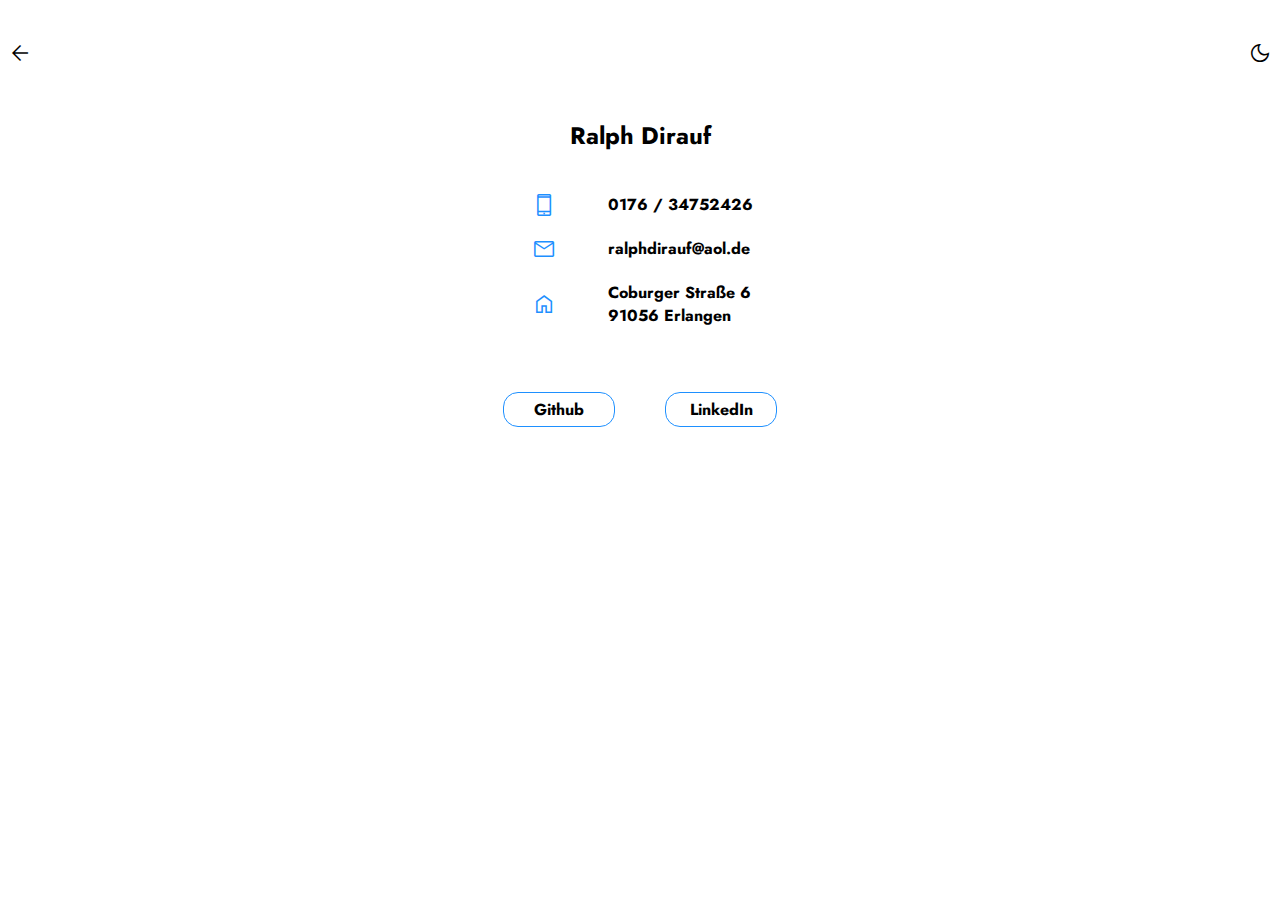
==== kontakt.html @ 6e8ec71c "first commit" ====
<!DOCTYPE html>
<html lang="en">
<head>
    <meta charset="UTF-8">
    <meta name="viewport" content="width=device-width, initial-scale=1.0">
    <title>Kontakt</title>
    <link rel="preconnect" href="https://fonts.googleapis.com">
    <link rel="preconnect" href="https://fonts.gstatic.com" crossorigin>
    <link href="https://fonts.googleapis.com/css2?family=Jost:ital,wght@0,100..900;1,100..900&display=swap" rel="stylesheet">
    <link rel="stylesheet" href="https://fonts.googleapis.com/css2?family=Material+Symbols+Outlined:opsz,wght,FILL,GRAD@20..48,100..700,0..1,-50..200" />
    <link rel="stylesheet" href="style.css">
</head>
<body>
    <header>
        <a href="/index.html">
            <div class="button">
                <span id="arrow-back" class="material-symbols-outlined">
                    arrow_back
                </span>
            </div>
        </a>
        <div class="button" onclick="toggleDarkMode()">
            <span id="modeIcon" class="material-symbols-outlined">
            dark_mode
            </span>
        </div>
    </header>
    <div class="kachel">
        <h2>Ralph Dirauf</h2>
        <div class="contact-box">
            <div class="contact-together">
                <div class="contact-icon">
                    <span id="modeIcon" class="material-symbols-outlined">
                        phone_iphone
                    </span>
                </div>
                <div class="contact text">0176 / 34752426</div>
            </div>
            <div class="contact-together">
                <div class="contact-icon">
                    <span id="modeIcon" class="material-symbols-outlined">
                        mail
                    </span>
                </div>
                <div class="contact text">ralphdirauf@aol.de</div>
            </div>
            <div class="contact-together">
                <div class="contact-icon">
                    <span id="modeIcon" class="material-symbols-outlined">
                        home
                    </span>
                </div>
                <div class="contact text">Coburger Straße 6 <br> 91056 Erlangen</div>
            </div>
        </div>

        <div class="buttons-contact">
            <a href="https://github.com/Ralph1612">
                <div class="contact-button">
                    Github
                </div>
            </a>
            <a href="https://www.linkedin.com/in/ralph-dirauf/">
                <div class="contact-button">
                    LinkedIn
                </div>
            </a>

    </div>

    <script>
        if (localStorage.getItem('darkMode') === 'true') {
            document.body.classList.add('dark-mode');
            document.getElementById('modeIcon').textContent = 'light_mode';
        }

        function toggleDarkMode() {
            var body = document.body;
            body.classList.toggle("dark-mode");

            localStorage.setItem('darkMode', body.classList.contains('dark-mode'));
            
            var modeIcon = document.getElementById('modeIcon');
            modeIcon.textContent = body.classList.contains('dark-mode') ? 'light_mode' : 'dark_mode';
        }

    </script>
    
</body>
</html>
---- style.css ----
:root{
    /*Light mode*/
    --button-color-light: lightgrey;
    --shadow-light: rgba(114, 109, 109, 0.2);
    --shadow-hover-light: rgba(114, 109, 109, 0.5);

    /*Dark mode*/
    --button-color-dark: rgb(70, 61, 61);
    --shadow-dark: rgba(243, 234, 194, 0.3);
    --shadow-hover-dark: rgba(243, 234, 194, 0.5);

    /*Standard-Farben*/
    --button-color: var(--button-color-light);
    --shadow: var(--shadow-light);
    --shadow-hover: var(--shadow-hover-light);


}

.dark-mode {
    --button-color: var(--button-color-dark);
    --shadow: var(--shadow-dark);
    --shadow-hover: var(--shadow-hover-dark);
    background-color: rgb(3, 7, 19);
    color: white;
    transition: 5ms;
  }


.jost-bold {
    font-family: "Jost", sans-serif;
    font-optical-sizing: auto;
    font-weight: 900;
    font-style: normal;
  }
  

*{
    font-family: 'Jost';
    font-weight: 700;
    font-style: normal;
}

header{
    display: flex;
    justify-content: space-between;
    align-items: center;
    height: 10vh;
}


a:link, a:visited, a:hover, a:active {
    text-decoration: none;
    color: inherit;
}

.index{
    display: flex;
    flex-direction: column;
    justify-content: flex-end;
    height: 90vh;
    font-size: calc(16px + .08*(75vw - 290px));
    margin-block-end: auto;
}

.index h1{
    margin-block-start: -0.1em;
    margin-block-end: -0.1em;  
}

.index h1:hover{
    color: dodgerblue;
    opacity: 1;
    transition: ease-in 0.5s;

}

.material-symbols-outlined {
    user-select: none;
  font-variation-settings:
  'FILL' 0,
  'wght' 400,
  'GRAD' 0,
  'opsz' 48
}

.button {
    width: fit-content;
    height: fit-content;
    border-radius: 50%; 
    display: flex;
    justify-content: center;
    align-items: center;
    cursor: pointer; 
}

.button:hover{
    color: dodgerblue;
    text-shadow: 2px 3px 5px 2px var(--shadow);
}

  .marquee {
    position: relative;
    overflow: hidden;
    --offset: 20vw;
    --move-initial: calc(-25% + var(--offset));
    --move-final: calc(-50% + var(--offset));
}

.marquee__inner {
    width: fit-content;
    display: flex;
    position: relative;
    transform: translate3d(var(--move-initial), 0, 0);
    animation: marquee 5s linear infinite;
    animation-play-state: paused;
}

.marquee span {
    font-size: 10vw;
    padding: 0 2vw;
}

.marquee:hover .marquee__inner {
    animation-play-state:running;
    color: lightskyblue;
    cursor: pointer;
}

@keyframes marquee {
    0% {
        transform: translate3d(var(--move-initial), 0, 0);
    }

    100% {
        transform: translate3d(var(--move-final), 0, 0);
    }
}

/*Kontakt*/
.kachel{
    display: flex;
    flex-direction: column;
    align-items: center;
    align-content: center;
    margin: 0 15px;

}

.contact-box{
    display: flex;
    flex-direction: column;
    justify-content: center;
    justify-items: center;
    padding: 20px;
    border-radius: 15px;
    width: 320px;
}

.contact-together{
    display: grid;
    grid-template-columns: 40% 60%;
    align-items: center;
    justify-content: flex-end;
    width: 100%;
    margin-bottom: 20px;
}

.contact-icon{
    display: flex;
    align-items: flex-start;
    justify-content: center;
    width: 100%;
    color: dodgerblue;
}

.contact text{
    width: max-content;

}

.contact-button{
    border: solid  dodgerblue 1px;
    width: 100px;
    text-align: center;
    padding: 5px;
    margin: 25px;
    transition: all .3s;
    border-radius: 15px;
}

.contact-button:hover{
    background-color: dodgerblue;
    color: white;

}

.buttons-contact{
    display: grid;
    grid-template-columns: 1fr 1fr;
}


/*Profil*/
.grid-skill-text{
    display: flex;
    flex-wrap: wrap;
    align-items: start;
    max-width: 800px;
    gap: 5rem;
}

@media (min-width: 360px){
    .grid-skill-text>* {
        flex: 1 0 300px;
    }
}

.skill{
    display: grid;
    grid-template-columns: 50% 50%;
    align-items: flex-start;
    justify-content: stretch;
    margin-bottom: 1.5rem;
}

.skill-rating .material-symbols-outlined{
    font-size: smaller;

}

span.skill-sub{
    font-size: smaller;
}

.image{
    width: 150px;
    height: 150px;
    border-radius: 50%;
    object-fit: cover;
}

.fliesstext, .fliesstext li, .fliesstext p{
    font-weight: 500;
    font-style: normal;
}

.job h5{
    margin-block-start: 0.2rem;
    margin-block-end: 0.2rem;
}

.slider-container{
    overflow-x: auto;
    white-space: nowrap;
    display: flex;
    align-items: center;
    flex-direction: row;
    width: 95vw;
    height: max-content;
    overflow-y: scroll;
    -webkit-overflow-scrolling: touch; 
}

.slider-container::-webkit-scrollbar {
    display: none; 
}

.erfahrung-slider, .ausbildung-slider{
    width: 90vw;
    height: max-content;
    display: flex;
    flex-direction: row;
    overflow-y: hidden;
    scroll-behavior: smooth;
    overflow-x: hidden;
}

.erfahrung{
    width: 95vw;
}
.job {
    flex: 0 0 auto; 
    width: 75vw;
    padding: 20px;
    margin-right: 10px;
    border-radius: 25px;
    white-space: normal; 
}

.arrows{
    position: absolute;
    top: 0;

}

.left-arrow-erfahrung, .right-arrow-erfahrung, .left-arrow-ausbildung, .right-arrow-ausbildung{
    display: flex;
    align-content: center;
    justify-content: center;
    cursor: pointer;
    padding: 5px;
    background-color: var(--button-color);
    border-radius: 50%;
}

.erfahrung h2{
    margin-left: 5vw;
    margin-block-start: 4em;
    margin-block-end: 0.0em;
}

/*Project*/
.projekt-grid{
    width: 100%;
}

.project{
    display: grid;
    grid-template-columns: 0.7fr 0.3fr;
    
}

.responsive-box {
    width: 100%;
    position: relative;
    padding-bottom: 70%;
  }

.project-slide{
    position: absolute;
    top: 0;
    left: 0;
    width: 100%;
    height: 100%;
    background-color: hsl(30, 54%, 90%);
    display: flex;
    justify-content: center;
    align-items: center;
}

#owlround{
    background-color: teal;
    border: none;
    color: rgb(187, 235, 232);
}

#recipe{
    background-color: hsl(30, 54%, 90%);
    color: hsl(332, 51%, 32%);
    border: none;

}

.project-slide img{
    width: 60%;
    height: 60%;
    object-fit: cover;
}


.project-slide:hover{
    filter: contrast(115%);
    transition: ease-in-out 0.8s;
}

.project-text{
    padding-left: 1rem;
    width: 100%;
}

.stuff-button{
    border: solid  dodgerblue 1px;
    width: 100px;
    text-align: center;
    padding: 5px;
    margin: 25px;
    transition: all .3s;
    border-radius: 15px;
}
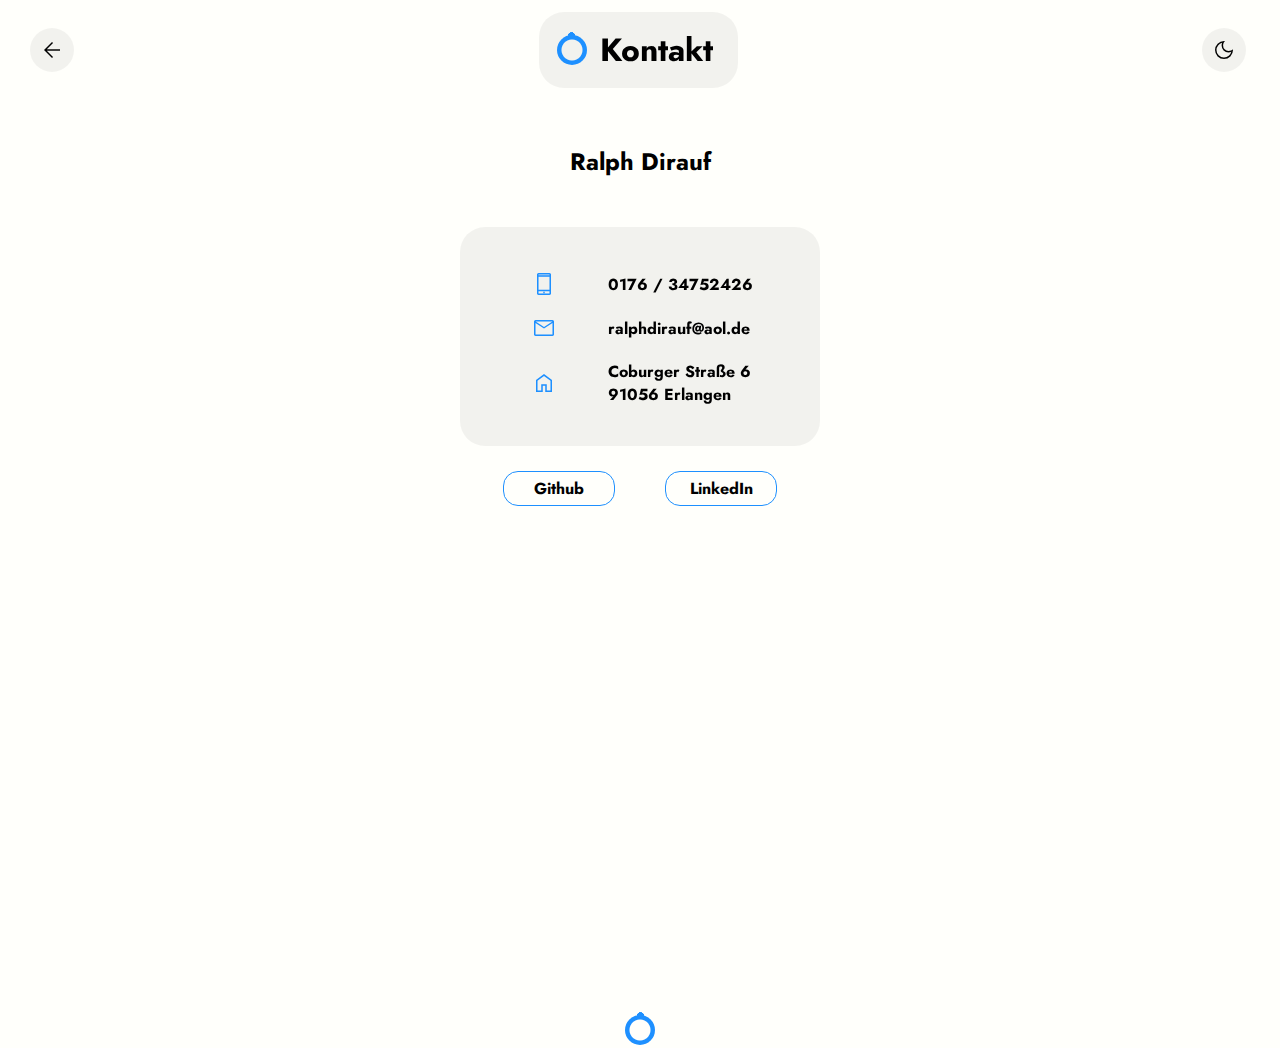
==== commit a49cbc0d: "update" ====
--- a/kontakt.html
+++ b/kontakt.html
@@ -4,6 +4,7 @@
     <meta charset="UTF-8">
     <meta name="viewport" content="width=device-width, initial-scale=1.0">
     <title>Kontakt</title>
+    <script src="./script.js" defer></script>
     <link rel="preconnect" href="https://fonts.googleapis.com">
     <link rel="preconnect" href="https://fonts.gstatic.com" crossorigin>
     <link href="https://fonts.googleapis.com/css2?family=Jost:ital,wght@0,100..900;1,100..900&display=swap" rel="stylesheet">
@@ -12,13 +13,17 @@
 </head>
 <body>
     <header>
-        <a href="/index.html">
+        <a href="./index.html">
             <div class="button">
                 <span id="arrow-back" class="material-symbols-outlined">
                     arrow_back
                 </span>
             </div>
         </a>
+        <div class="combined">
+            <div class="loader"></div>
+            <h1>Kontakt</h1>
+        </div>
         <div class="button" onclick="toggleDarkMode()">
             <span id="modeIcon" class="material-symbols-outlined">
             dark_mode
@@ -26,7 +31,7 @@
         </div>
     </header>
     <div class="kachel">
-        <h2>Ralph Dirauf</h2>
+        <h2 id="contact-name">Ralph Dirauf</h2>
         <div class="contact-box">
             <div class="contact-together">
                 <div class="contact-icon">
@@ -67,24 +72,7 @@
             </a>
 
     </div>
+    <div class="loader" id="loader-end-kontakt"></div>
 
-    <script>
-        if (localStorage.getItem('darkMode') === 'true') {
-            document.body.classList.add('dark-mode');
-            document.getElementById('modeIcon').textContent = 'light_mode';
-        }
-
-        function toggleDarkMode() {
-            var body = document.body;
-            body.classList.toggle("dark-mode");
-
-            localStorage.setItem('darkMode', body.classList.contains('dark-mode'));
-            
-            var modeIcon = document.getElementById('modeIcon');
-            modeIcon.textContent = body.classList.contains('dark-mode') ? 'light_mode' : 'dark_mode';
-        }
-
-    </script>
-    
 </body>
 </html>--- a/style.css
+++ b/style.css
@@ -1,26 +1,35 @@
 :root{
     /*Light mode*/
+    --background-color-light: #FFFFFB;
+    --color-light: ##313334;
     --button-color-light: lightgrey;
     --shadow-light: rgba(114, 109, 109, 0.2);
     --shadow-hover-light: rgba(114, 109, 109, 0.5);
+    --box-color-light: rgba(0, 0, 0, 0.05); 
 
     /*Dark mode*/
     --button-color-dark: rgb(70, 61, 61);
     --shadow-dark: rgba(243, 234, 194, 0.3);
     --shadow-hover-dark: rgba(243, 234, 194, 0.5);
+    --box-color-dark: rgba(255, 255, 255, 0.082); 
 
     /*Standard-Farben*/
+    --color: var(--color-light);
+    --background-color: var(--background-color-light);
     --button-color: var(--button-color-light);
     --shadow: var(--shadow-light);
     --shadow-hover: var(--shadow-hover-light);
-
-
-}
+    --box-color: var(--box-color-light)
+
+
+}
+
 
 .dark-mode {
     --button-color: var(--button-color-dark);
     --shadow: var(--shadow-dark);
     --shadow-hover: var(--shadow-hover-dark);
+    --box-color: var(--box-color-dark);
     background-color: rgb(3, 7, 19);
     color: white;
     transition: 5ms;
@@ -34,47 +43,163 @@
     font-style: normal;
   }
   
-
 *{
     font-family: 'Jost';
     font-weight: 700;
     font-style: normal;
 }
 
+body{
+    background-color: var(--background-color-light);
+    color: var(--color-light);
+}
+
 header{
     display: flex;
     justify-content: space-between;
     align-items: center;
-    height: 10vh;
-}
-
+    top: 0;
+    left: 1.75%;
+    right: 0;
+    position: fixed;
+    z-index: 1000;
+    margin-right: 8px;
+    margin-left: 8px;
+    width: 95%;
+    height: 100px;
+}
+
+.header-content{
+    display: flex;
+    justify-content: space-evenly;
+    align-items: flex-end;
+}
+
+.right-nav, .combined{
+    display: grid;
+    grid-template-areas: "a b b";
+    align-items: center;
+    gap: 10px;
+    
+}
+
+.right-nav{
+    background-color: var(--box-color);
+    -webkit-backdrop-filter: blur(4px);
+    backdrop-filter: blur(4px);
+    border-radius: 25px;
+    padding: 10px;
+    max-height: 55px;
+    transition: opacity 0.5s ease;
+    
+}
+
+.right-nav h2{
+    margin-block-start: 0rem;
+    margin-block-end: 0rem;
+}
+
+header .button{
+    background-color: var(--box-color);
+    -webkit-backdrop-filter: blur(4px);
+    backdrop-filter: blur(4px);
+    border-radius: 25px;
+    padding: 10px;
+    max-height: 55px;
+    transition: opacity 0.5s ease;
+}
+
+.headerlinks{
+    background-color: var(--box-color);
+    -webkit-backdrop-filter: blur(4px);
+    backdrop-filter: blur(4px);
+    border-radius: 25px;
+    padding: 10px;
+    max-height: 55px;
+    transition: opacity 0.5s ease;    
+}
+
+.headerlinks, .links-hide{
+    display: flex;
+    gap: 20px;
+    align-items: center;
+}
+
+.headerlinks h3{
+    margin-block-start: 0rem;
+    margin-block-end: 0rem;
+}
+
+@media (max-width: 767px) {
+    .links-hide {
+        display: none;
+    }
+    .headerlinks{
+        padding: 0px;
+        backdrop-filter: none;
+    }
+}
 
 a:link, a:visited, a:hover, a:active {
     text-decoration: none;
     color: inherit;
 }
 
-.index{
-    display: flex;
-    flex-direction: column;
-    justify-content: flex-end;
-    height: 90vh;
-    font-size: calc(16px + .08*(75vw - 290px));
-    margin-block-end: auto;
-}
-
-.index h1{
-    margin-block-start: -0.1em;
-    margin-block-end: -0.1em;  
-}
-
-.index h1:hover{
-    color: dodgerblue;
-    opacity: 1;
-    transition: ease-in 0.5s;
-
-}
-
+a{
+    target-new: tab;
+}
+
+.loader {
+    width: 30px;
+    aspect-ratio: 1;
+    border-radius: 50%;
+    padding: 3px;
+    background: 
+      radial-gradient(farthest-side,dodgerblue 95%,#0000) 50% 0/7px 6px no-repeat,
+      radial-gradient(farthest-side,#0000 calc(100% - 5px),dodgerblue calc(100% - 4px)) content-box;
+    animation: l6 1s infinite ;
+  }
+  @keyframes l6 {to{transform: rotate(1turn)}}
+  
+
+.kachel-home{
+    margin-top: 200px;
+    padding-left: 10vw;
+    padding-right: 10vw;
+    animation: slideInFromTop 1s ease forwards; 
+    min-height: 95vh;
+}
+
+@keyframes slideInFromTop {
+    from {
+        opacity: 0; 
+        transform: translateY(-50px); 
+    }
+    to {
+        opacity: 1; 
+        transform: translateY(0);
+    }
+}
+
+.kachel-home p{
+    font-family: 'Times New Roman', Times, serif;
+    font-size: larger;
+    font-style: italic;
+    font-weight: 600;
+    margin-bottom: 2rem;
+}    
+
+.button-home {
+    display: flex;
+    justify-content: start;
+    flex-wrap: wrap;
+    gap: 20px;
+    
+}
+
+.button-home .contact-button{
+    margin: 0;
+}
 .material-symbols-outlined {
     user-select: none;
   font-variation-settings:
@@ -99,52 +224,30 @@
     text-shadow: 2px 3px 5px 2px var(--shadow);
 }
 
-  .marquee {
-    position: relative;
-    overflow: hidden;
-    --offset: 20vw;
-    --move-initial: calc(-25% + var(--offset));
-    --move-final: calc(-50% + var(--offset));
-}
-
-.marquee__inner {
-    width: fit-content;
-    display: flex;
-    position: relative;
-    transform: translate3d(var(--move-initial), 0, 0);
-    animation: marquee 5s linear infinite;
-    animation-play-state: paused;
-}
-
-.marquee span {
-    font-size: 10vw;
-    padding: 0 2vw;
-}
-
-.marquee:hover .marquee__inner {
-    animation-play-state:running;
-    color: lightskyblue;
-    cursor: pointer;
-}
-
-@keyframes marquee {
-    0% {
-        transform: translate3d(var(--move-initial), 0, 0);
-    }
-
-    100% {
-        transform: translate3d(var(--move-final), 0, 0);
-    }
-}
-
 /*Kontakt*/
 .kachel{
     display: flex;
     flex-direction: column;
     align-items: center;
     align-content: center;
-    margin: 0 15px;
-
+    margin: 7rem 10vw;
+    animation: slideInFromTop 1s ease forwards; 
+}
+
+@keyframes slideInFromTop {
+    from {
+        opacity: 0; 
+        transform: translateY(-50px); 
+    }
+    to {
+        opacity: 1; 
+        transform: translateY(0);
+    }
+}
+
+#contact-name{
+    margin-top: 2rem;
+    margin-bottom: 3rem;
 }
 
 .contact-box{
@@ -153,8 +256,14 @@
     justify-content: center;
     justify-items: center;
     padding: 20px;
+    padding-top: 45px;
     border-radius: 15px;
     width: 320px;
+    background-color: var(--box-color);
+    -webkit-backdrop-filter: blur(4px);
+    backdrop-filter: blur(4px);
+    border-radius: 25px;
+    transition: opacity 0.5s ease;
 }
 
 .contact-together{
@@ -207,12 +316,13 @@
     flex-wrap: wrap;
     align-items: start;
     max-width: 800px;
-    gap: 5rem;
+    gap: 8rem;
+    margin-top: 3rem;
 }
 
 @media (min-width: 360px){
     .grid-skill-text>* {
-        flex: 1 0 300px;
+        flex: 1 0;
     }
 }
 
@@ -256,10 +366,10 @@
     display: flex;
     align-items: center;
     flex-direction: row;
-    width: 95vw;
     height: max-content;
     overflow-y: scroll;
     -webkit-overflow-scrolling: touch; 
+    cursor: ew-resize;
 }
 
 .slider-container::-webkit-scrollbar {
@@ -268,6 +378,7 @@
 
 .erfahrung-slider, .ausbildung-slider{
     width: 90vw;
+    max-width: 800px;
     height: max-content;
     display: flex;
     flex-direction: row;
@@ -278,14 +389,18 @@
 
 .erfahrung{
     width: 95vw;
+    max-width: 800px;
 }
 .job {
     flex: 0 0 auto; 
     width: 75vw;
+    max-width: 600px;
+    min-width: 600px;
     padding: 20px;
     margin-right: 10px;
     border-radius: 25px;
     white-space: normal; 
+    background-color: var(--box-color)
 }
 
 .arrows{
@@ -305,20 +420,37 @@
 }
 
 .erfahrung h2{
-    margin-left: 5vw;
     margin-block-start: 4em;
-    margin-block-end: 0.0em;
+    margin-block-end: 0.5em;
 }
 
 /*Project*/
+
 .projekt-grid{
     width: 100%;
 }
 
 .project{
     display: grid;
-    grid-template-columns: 0.7fr 0.3fr;
-    
+    grid-template-columns: 0.7fr 0.3fr;  
+    flex-wrap: wrap;
+    margin-bottom: 4rem;
+}
+
+.project{
+    opacity: 0;
+    transition: opacity 0.5s ease;
+    display: grid;
+    grid-template-columns: 0.7fr 0.3fr;  
+    flex-wrap: wrap;
+    margin-bottom: 4rem;
+    animation: slideInFromTop 1s ease forwards; 
+}
+
+@media (max-width: 768px) {
+    .project {
+        grid-template-columns: 1fr;
+    }
 }
 
 .responsive-box {
@@ -328,17 +460,24 @@
   }
 
 .project-slide{
+    display: flex;
+    flex-direction: column;
     position: absolute;
     top: 0;
     left: 0;
     width: 100%;
+    min-width: 300px;
     height: 100%;
-    background-color: hsl(30, 54%, 90%);
     display: flex;
     justify-content: center;
     align-items: center;
-}
-
+    font-size: larger;
+    
+}
+
+.project-slide h1{
+    width: 50%;
+}
 #owlround{
     background-color: teal;
     border: none;
@@ -349,24 +488,45 @@
     background-color: hsl(30, 54%, 90%);
     color: hsl(332, 51%, 32%);
     border: none;
-
-}
+}
+
+#weather{
+    background: linear-gradient(135deg, #00feba, #5b5b5b);
+    color: white;
+    border: none;
+}
+
 
 .project-slide img{
-    width: 60%;
-    height: 60%;
+    width: 50%;
+    height: 40%;
     object-fit: cover;
 }
 
 
 .project-slide:hover{
-    filter: contrast(115%);
-    transition: ease-in-out 0.8s;
+    transition: ease-in 0.3s;
+	-webkit-transform: scale(0.98);
+	transform: scale(0.98);
+    z-index: 1000;
+    border-radius: 15px;
+}
+
+.project-slide:not(:hover) {
+    transition: ease-out 0.4s;
+    -webkit-transform: scale(1);
+    transform: scale(1);
 }
 
 .project-text{
     padding-left: 1rem;
     width: 100%;
+}
+
+.stuff-button-container{
+    margin-top: 2rem;
+    display: flex;
+    flex-wrap: wrap;
 }
 
 .stuff-button{
@@ -374,7 +534,40 @@
     width: 100px;
     text-align: center;
     padding: 5px;
-    margin: 25px;
+    margin: 15px;
     transition: all .3s;
     border-radius: 15px;
+}
+
+.combined h1{
+    margin: 0;
+}
+
+header .combined {
+    background-color: var(--box-color);
+    -webkit-backdrop-filter: blur(4px);
+    backdrop-filter: blur(4px);
+    border-radius: 25px;
+    padding: 15px;
+    transition: opacity 0.5s ease;
+}
+
+.header-hidden {
+    opacity: 0; /* Setze die Opazität auf 0, um den Header auszublenden */
+    pointer-events: none; /* Deaktiviere Klicks auf ausgeblendeten Header */
+}
+
+#loader-end{
+    margin-top: 18rem;
+}
+
+#loader-end-home{
+    position: absolute;
+    top: 100vh;
+    left: 50vw;
+}
+
+#loader-end-kontakt{
+    position: absolute;
+    margin-top: 100vh;
 }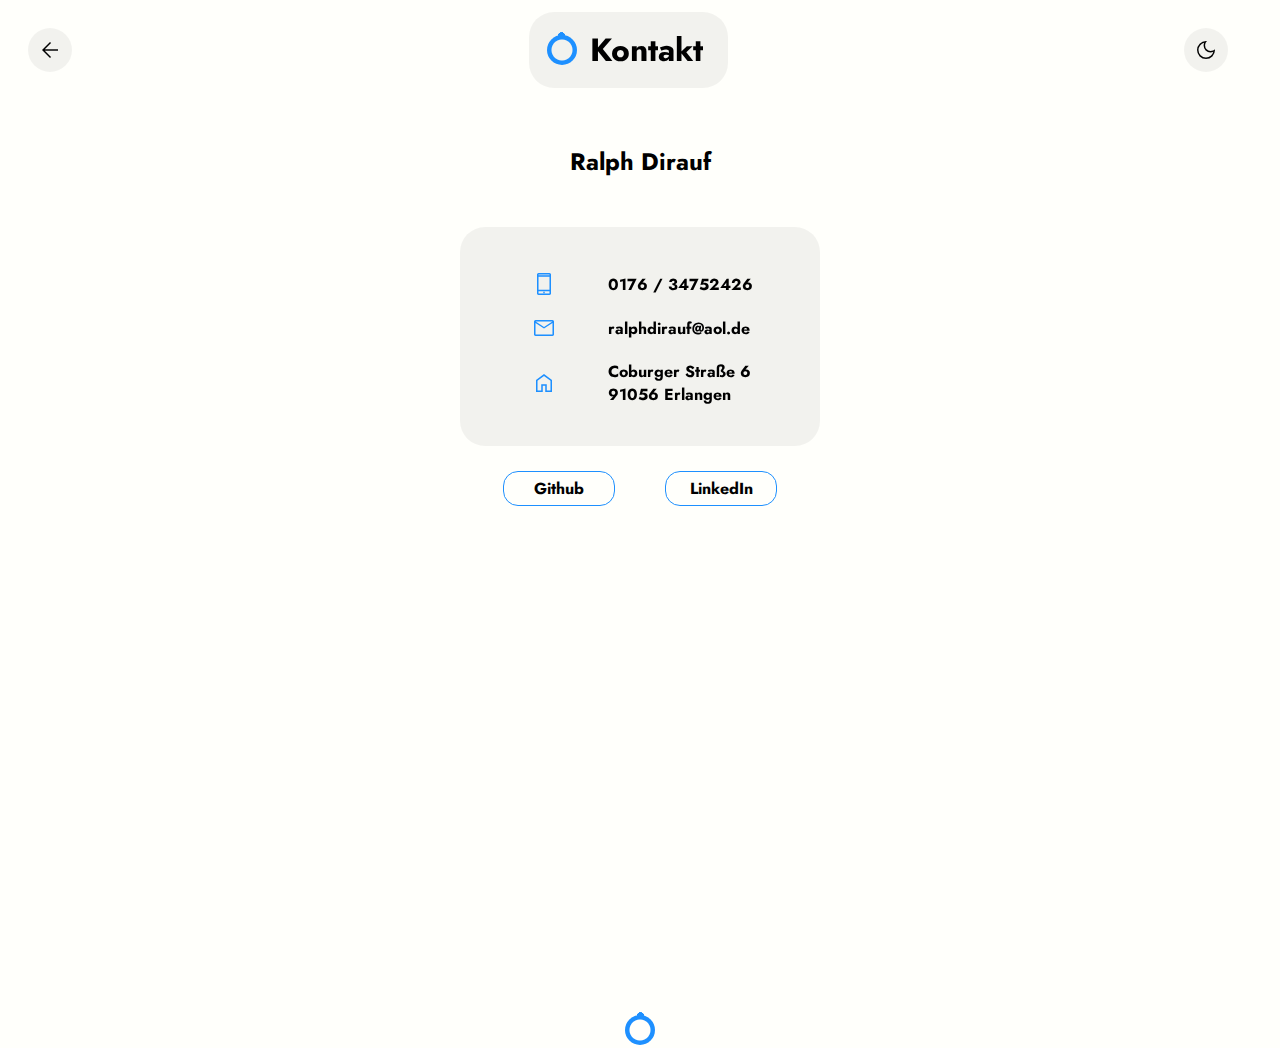
==== commit a782f969: "fixed header" ====
--- a/kontakt.html
+++ b/kontakt.html
@@ -13,21 +13,23 @@
 </head>
 <body>
     <header>
-        <a href="./index.html">
-            <div class="button">
-                <span id="arrow-back" class="material-symbols-outlined">
-                    arrow_back
+        <div class="header-content">
+            <a href="./index.html">
+                <div class="button">
+                    <span id="arrow-back" class="material-symbols-outlined">
+                        arrow_back
+                    </span>
+                </div>
+            </a>
+            <div class="combined">
+                <div class="loader"></div>
+                <h1>Kontakt</h1>
+            </div>
+            <div class="button" onclick="toggleDarkMode()">
+                <span id="modeIcon" class="material-symbols-outlined">
+                dark_mode
                 </span>
             </div>
-        </a>
-        <div class="combined">
-            <div class="loader"></div>
-            <h1>Kontakt</h1>
-        </div>
-        <div class="button" onclick="toggleDarkMode()">
-            <span id="modeIcon" class="material-symbols-outlined">
-            dark_mode
-            </span>
         </div>
     </header>
     <div class="kachel">
--- a/style.css
+++ b/style.css
@@ -54,25 +54,26 @@
     color: var(--color-light);
 }
 
-header{
-    display: flex;
-    justify-content: space-between;
+header {
+    display: flex;
+    justify-content: space-between; 
     align-items: center;
     top: 0;
-    left: 1.75%;
-    right: 0;
     position: fixed;
     z-index: 1000;
-    margin-right: 8px;
-    margin-left: 8px;
-    width: 95%;
+    margin: 0 auto; 
+    width: 100%;
     height: 100px;
 }
 
 .header-content{
     display: flex;
-    justify-content: space-evenly;
-    align-items: flex-end;
+    justify-content: space-between;
+    align-items: center;
+    width: 100%;
+    max-width: 1200px;
+    margin-left: 20px;
+    margin-right: 35px;
 }
 
 .right-nav, .combined{
@@ -143,10 +144,6 @@
 a:link, a:visited, a:hover, a:active {
     text-decoration: none;
     color: inherit;
-}
-
-a{
-    target-new: tab;
 }
 
 .loader {
@@ -170,6 +167,36 @@
     min-height: 95vh;
 }
 
+.kachel-home p {
+    flex-grow: 1;
+    width: fit-content;
+    padding: 20px;
+    margin-right: 10px;
+    border-radius: 25px;
+    background-color: var(--box-color);
+}
+
+.more{
+    display: flex;
+    flex-direction: column;
+    justify-content: center;
+    justify-items: center;
+    padding: 20px;
+    margin-top: 45px;
+    border-radius: 15px;
+    width: 200px;
+    background: linear-gradient(45deg, rgba(30,144,255,1) 46%, rgba(30,201,255,0.865983893557423) 100%);
+    color: white;
+    backdrop-filter: blur(4px);
+    border-radius: 25px;
+    transition: opacity 0.5s ease;
+}
+
+.more .material-symbols-outlined{
+    margin-bottom: 1rem;
+    font-size: xx-large;
+}
+
 @keyframes slideInFromTop {
     from {
         opacity: 0; 
@@ -219,9 +246,10 @@
     cursor: pointer; 
 }
 
-.button:hover{
+.button:hover, .headerlinks h3:hover{
     color: dodgerblue;
     text-shadow: 2px 3px 5px 2px var(--shadow);
+    transition: ease-in-out 0.4s;
 }
 
 /*Kontakt*/
@@ -320,10 +348,11 @@
     margin-top: 3rem;
 }
 
-@media (min-width: 360px){
+@media (min-width: 767px){
     .grid-skill-text>* {
         flex: 1 0;
     }
+
 }
 
 .skill{
@@ -360,64 +389,62 @@
     margin-block-end: 0.2rem;
 }
 
-.slider-container{
+.slider-container {
     overflow-x: auto;
     white-space: nowrap;
     display: flex;
     align-items: center;
     flex-direction: row;
     height: max-content;
-    overflow-y: scroll;
-    -webkit-overflow-scrolling: touch; 
+    -webkit-overflow-scrolling: touch;
     cursor: ew-resize;
 }
 
-.slider-container::-webkit-scrollbar {
-    display: none; 
-}
-
-.erfahrung-slider, .ausbildung-slider{
-    width: 90vw;
-    max-width: 800px;
+.erfahrung-slider::-webkit-scrollbar, 
+.ausbildung-slider::-webkit-scrollbar, .slider-container::-webkit-scrollbar {
+    display: none;
+}
+
+.erfahrung-slider, .ausbildung-slider {
     height: max-content;
     display: flex;
+    flex-wrap: nowrap;
     flex-direction: row;
     overflow-y: hidden;
     scroll-behavior: smooth;
-    overflow-x: hidden;
-}
-
-.erfahrung{
+}
+
+.erfahrung {
     width: 95vw;
     max-width: 800px;
 }
+
 .job {
-    flex: 0 0 auto; 
-    width: 75vw;
-    max-width: 600px;
+    flex-grow: 1;
     min-width: 600px;
     padding: 20px;
     margin-right: 10px;
     border-radius: 25px;
+    background-color: var(--box-color);
+}
+
+@media (max-width: 767px) {
+    .job {
+        max-width: 100vw;
+        min-width: 75vw;
+        width: fit-content;
+    }
+}
+
+.job h4,
+.job h5,
+.job .fliesstext {
+    overflow-wrap: break-word;
+    word-wrap: break-word;
     white-space: normal; 
-    background-color: var(--box-color)
-}
-
-.arrows{
-    position: absolute;
-    top: 0;
-
-}
-
-.left-arrow-erfahrung, .right-arrow-erfahrung, .left-arrow-ausbildung, .right-arrow-ausbildung{
-    display: flex;
-    align-content: center;
-    justify-content: center;
-    cursor: pointer;
-    padding: 5px;
-    background-color: var(--button-color);
-    border-radius: 50%;
-}
+}
+
+
 
 .erfahrung h2{
     margin-block-start: 4em;
@@ -428,6 +455,7 @@
 
 .projekt-grid{
     width: 100%;
+    max-width: 1200px;
 }
 
 .project{
@@ -447,14 +475,19 @@
     animation: slideInFromTop 1s ease forwards; 
 }
 
-@media (max-width: 768px) {
+@media (max-width: 830px) {
     .project {
         grid-template-columns: 1fr;
     }
+
+    .project-slide h1{
+        font-size: smaller;
+    }
 }
 
 .responsive-box {
     width: 100%;
+    min-width: 300px;
     position: relative;
     padding-bottom: 70%;
   }
@@ -482,6 +515,12 @@
     background-color: teal;
     border: none;
     color: rgb(187, 235, 232);
+}
+
+#mars{
+    background-color: #0A8754;
+    border: none;
+    color: #212529;
 }
 
 #recipe{
